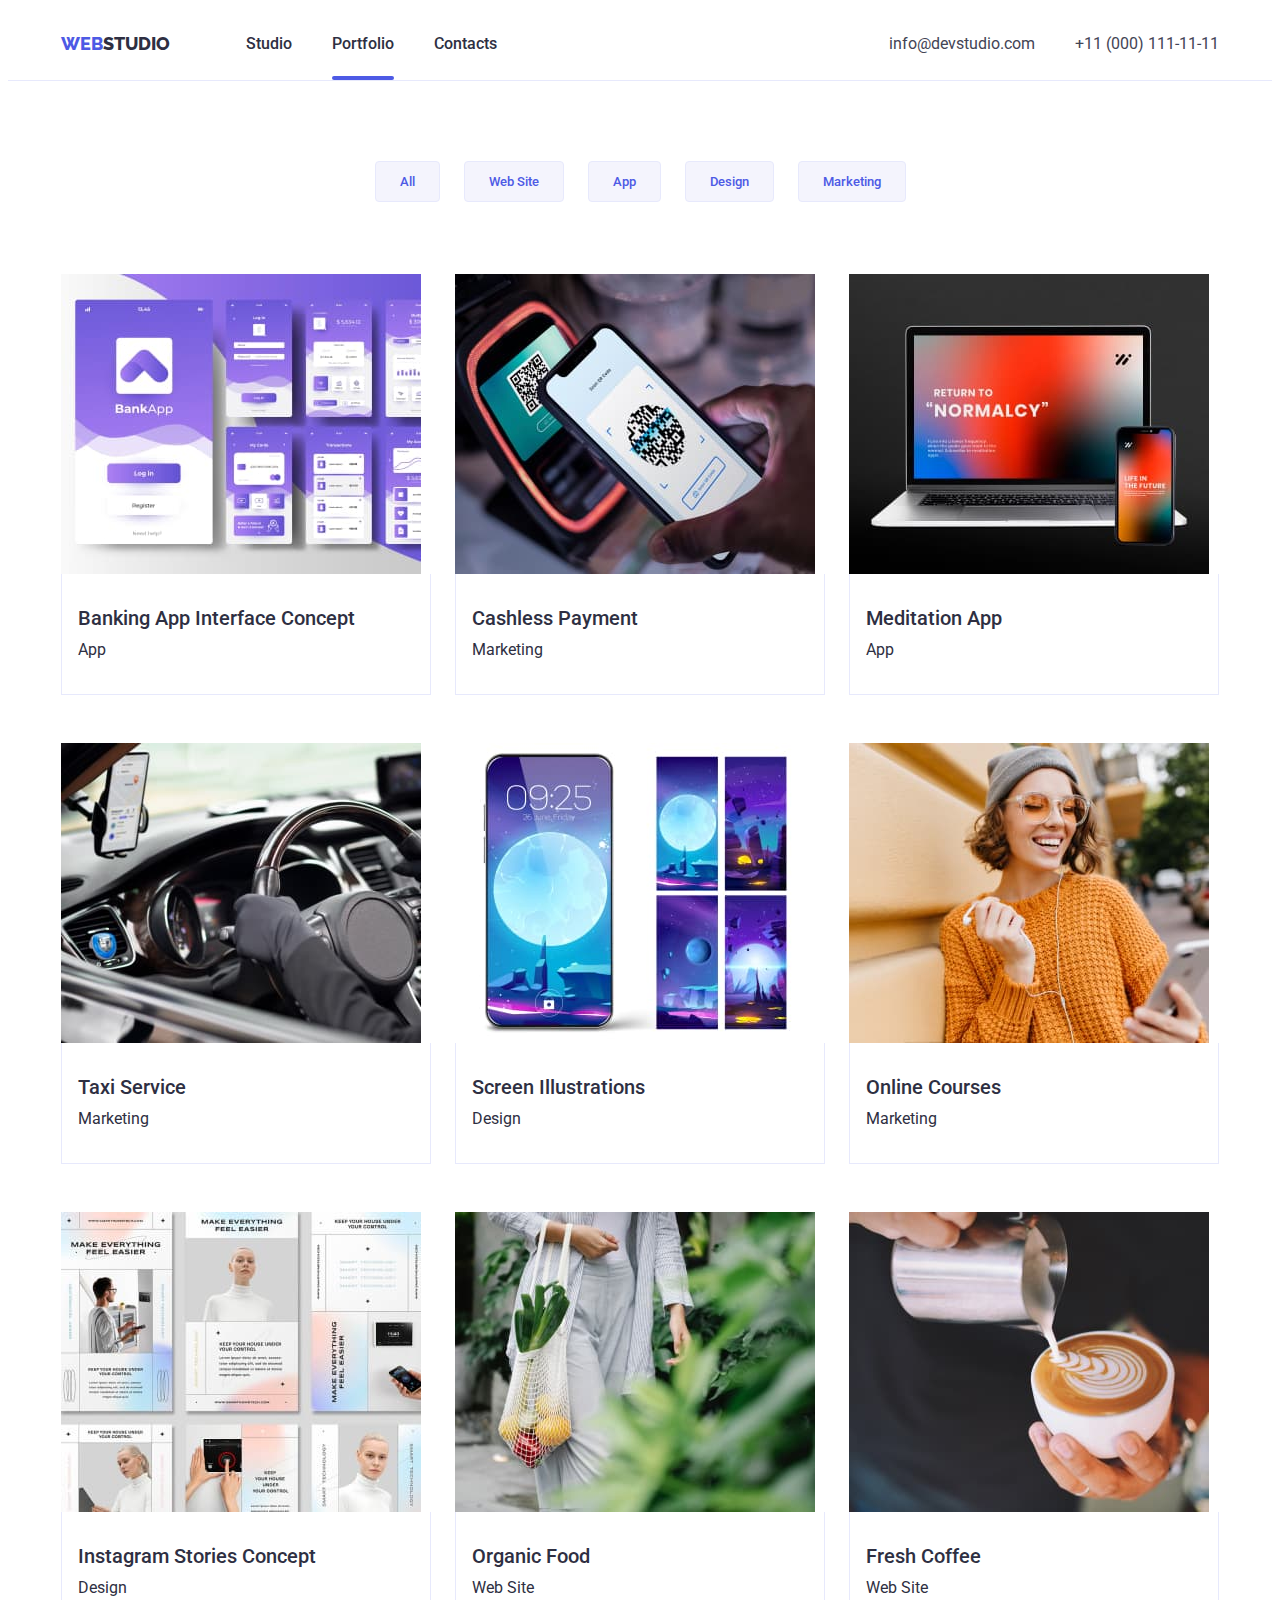
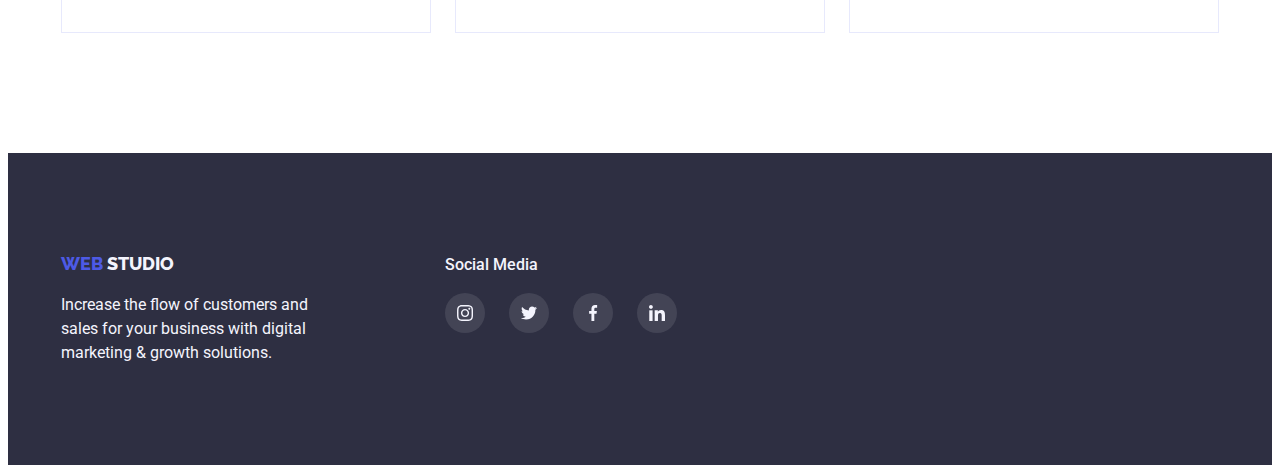
==== portfolio.html @ 62b41426 "fixed" ====
<!DOCTYPE html>
<html lang="en">
  <head>
    <meta charset="UTF-8" />
    <meta http-equiv="X-UA-Compatible" content="IE=edge" />
    <meta name="viewport" content="width=device-width, initial-scale=1.0" />
    <title>Portfolio</title>
    <link rel="preconnect" href="https://fonts.googleapis.com" />
    <link rel="preconnect" href="https://fonts.gstatic.com" crossorigin />
    <link
      href="https://fonts.googleapis.com/css2?family=Raleway:wght@800&family=Roboto:wght@400;500;700&display=swap"
      rel="stylesheet"
    />
    <link
      rel="stylesheet"
      href="https://cdnjs.cloudflare.com/ajax/libs/modern-normalize/1.1.0/modern-normalize.min.css"
      integrity="sha512-wpPYUAdjBVSE4KJnH1VR1HeZfpl1ub8YT/NKx4PuQ5NmX2tKuGu6U/JRp5y+Y8XG2tV+wKQpNHVUX03MfMFn9Q=="
      crossorigin="anonymous"
      referrerpolicy="no-referrer"
    />
    <link rel="stylesheet" href="./css/styles.css" />
  </head>
  <body class="body-text">
    <header class="header">
      <div class="container container-header">
        <nav class="nav-text">
          <a class="logo-text-first-section" href="./index.html">WEB</a
          ><span class="logo-text-second-section">STUDIO</span>
          <ul class="nav-container">
            <li class="nav-item">
              <a class="nav-link" href="./index.html">Studio</a>
            </li>
            <li class="nav-item">
              <a class="nav-link current" href="./portfolio.html">Portfolio</a>
            </li>
            <li class="nav-item">
              <a class="nav-link" href="">Contacts</a>
            </li>
          </ul>
        </nav>
        <address class="address-text">
          <ul class="address-container">
            <li class="address-item">
              <a href="mailto:info@devstudio.com">info@devstudio.com</a>
            </li>
            <li class="address-item">
              <a href="tel:+110001111111">+11 (000) 111-11-11</a>
            </li>
          </ul>
        </address>
      </div>
    </header>
    <main>
      <section>
        <div class="container">
          <h1 class="visually-hidden">Portfolio</h1>
          <ul class="gallery-filter">
            <li>
              <button type="button" class="filter-button">All</button>
            </li>
            <li>
              <button type="button" class="filter-button">Web Site</button>
            </li>
            <li>
              <button type="button" class="filter-button">App</button>
            </li>
            <li>
              <button type="button" class="filter-button">Design</button>
            </li>
            <li>
              <button type="button" class="filter-button">Marketing</button>
            </li>
          </ul>
          <ul class="gallery">
            <li class="gallery-container-item">
              <a class="gallery-container-link" href="">
                <div class="hover-block">
                  <img
                    src="./images/banking-app-interface.jpg"
                    alt="Banking App
                        Interface Concept"
                    width="360"
                    height="300"
                  />
                  <p class="hover-text">
                    Lorem ipsum dolor sit amet consectetur adipisicing elit.
                    Explicabo, quas.
                  </p>
                </div>
                <div class="gallery-info">
                  <h2 class="gallery-header-title">
                    Banking App Interface Concept
                  </h2>
                  <p class="gallery-text">App</p>
                </div>
              </a>
            </li>
            <li class="gallery-container-item">
              <a class="gallery-container-link" href="">
                <div class="hover-block">
                  <img
                    src="./images/cashless-payment.jpg"
                    alt="Cashless Payment"
                    width="360"
                    height="300"
                  />
                  <p class="hover-text">
                    Lorem ipsum dolor sit amet consectetur adipisicing elit.
                    Explicabo, quas.
                  </p>
                </div>
                <div class="gallery-info">
                  <h2 class="gallery-header-title">Cashless Payment</h2>
                  <p class="gallery-text">Marketing</p>
                </div>
              </a>
            </li>
            <li class="gallery-container-item">
              <a class="gallery-container-link" href="">
                <div class="hover-block">
                  <img
                    src="./images/meditation-app.jpg"
                    alt="Meditation App"
                    width="360"
                    height="300"
                  />
                  <p class="hover-text">
                    Lorem ipsum dolor sit amet consectetur adipisicing elit.
                    Explicabo, quas.
                  </p>
                </div>
                <div class="gallery-info">
                  <h2 class="gallery-header-title">Meditation App</h2>
                  <p class="gallery-text">App</p>
                </div>
              </a>
            </li>
            <li class="gallery-container-item">
              <a class="gallery-container-link" href="">
                <div class="hover-block">
                  <img
                    src="./images/taxi-service.jpg"
                    alt="Taxi Service"
                    width="360"
                    height="300"
                  />
                  <p class="hover-text">
                    Lorem ipsum dolor sit amet consectetur adipisicing elit.
                    Explicabo, quas.
                  </p>
                </div>
                <div class="gallery-info">
                  <h2 class="gallery-header-title">Taxi Service</h2>
                  <p class="gallery-text">Marketing</p>
                </div>
              </a>
            </li>
            <li class="gallery-container-item">
              <a class="gallery-container-link" href="">
                <div class="hover-block">
                  <img
                    src="./images/screen-illustrations.jpg"
                    alt="Screen
                        Illustrations"
                    width="360"
                    height="300"
                  />
                  <p class="hover-text">
                    Lorem ipsum dolor sit amet consectetur adipisicing elit.
                    Explicabo, quas.
                  </p>
                </div>
                <div class="gallery-info">
                  <h2 class="gallery-header-title">Screen Illustrations</h2>
                  <p class="gallery-text">Design</p>
                </div>
              </a>
            </li>
            <li class="gallery-container-item">
              <a class="gallery-container-link" href="">
                <div class="hover-block">
                  <img
                    src="./images/online-courses.jpg"
                    alt="Online Courses"
                    width="360"
                    height="300"
                  />
                  <p class="hover-text">
                    Lorem ipsum dolor sit amet consectetur adipisicing elit.
                    Explicabo, quas.
                  </p>
                </div>
                <div class="gallery-info">
                  <h2 class="gallery-header-title">Online Courses</h2>
                  <p class="gallery-text">Marketing</p>
                </div>
              </a>
            </li>
            <li class="gallery-container-item">
              <a class="gallery-container-link" href="">
                <div class="hover-block">
                  <img
                    src="./images/instargam-stories-concept.jpg"
                    alt="Instagram
                        Stories Concept"
                    width="360"
                    height="300"
                  />
                  <p class="hover-text">
                    Lorem ipsum dolor sit amet consectetur adipisicing elit.
                    Explicabo, quas.
                  </p>
                </div>
                <div class="gallery-info">
                  <h2 class="gallery-header-title">
                    Instagram Stories Concept
                  </h2>
                  <p class="gallery-text">Design</p>
                </div>
              </a>
            </li>
            <li class="gallery-container-item">
              <a class="gallery-container-link" href="">
                <div class="hover-block">
                  <img
                    src="./images/organic-food.jpg"
                    alt="Organic Food"
                    width="360"
                    height="300"
                  />
                  <p class="hover-text">
                    Lorem ipsum dolor sit amet consectetur adipisicing elit.
                    Explicabo, quas.
                  </p>
                </div>
                <div class="gallery-info">
                  <h2 class="gallery-header-title">Organic Food</h2>
                  <p class="gallery-text">Web Site</p>
                </div>
              </a>
            </li>
            <li class="gallery-container-item">
              <a class="gallery-container-link" href="">
                <div class="hover-block">
                  <img
                    src="./images/fresh-coffee.jpg"
                    alt="Fresh Coffee"
                    width="360"
                    height="300"
                  />
                  <p class="hover-text">
                    Lorem ipsum dolor sit amet consectetur adipisicing elit.
                    Explicabo, quas.
                  </p>
                </div>
                <div class="gallery-info">
                  <h2 class="gallery-header-title">Fresh Coffee</h2>
                  <p class="gallery-text">Web Site</p>
                </div>
              </a>
            </li>
          </ul>
        </div>
      </section>
    </main>
    <div class="wide-container">
      <footer class="footer">
        <div class="container flex">
          <div class="footer-text">
            <a class="logo-text-first-section" href="./index.html">WEB</a>
            <span class="logo-text-second-section-inverted">STUDIO</span>
            <p class="footer-text-inverted">
              Increase the flow of customers and sales for your business with
              digital marketing & growth solutions.
            </p>
          </div>
          <div class="footer-social-media">
            <h2 class="body-text-inverted">Social Media</h2>
            <ul class="social-media-container-global">
              <li>
                <a class="social-media-icon-global" href="">
                  <svg width="16" height="16">
                    <use
                      href="./images/symbol-defs.svg#icon-instagram"
                      aria-label="Instagram link"
                      rel="noopener noreferrer"
                      target="_blank"
                    ></use>
                  </svg>
                </a>
              </li>
              <li>
                <a class="social-media-icon-global" href="">
                  <svg width="16" height="16">
                    <use
                      href="./images/symbol-defs.svg#icon-twitter"
                      aria-label="Twitter link"
                      rel="noopener noreferrer"
                      target="_blank"
                    ></use>
                  </svg>
                </a>
              </li>
              <li>
                <a class="social-media-icon-global" href="">
                  <svg width="16" height="16">
                    <use
                      href="./images/symbol-defs.svg#icon-facebook"
                      aria-label="Facebook link"
                      rel="noopener noreferrer"
                      target="_blank"
                    ></use>
                  </svg>
                </a>
              </li>
              <li>
                <a class="social-media-icon-global" href="">
                  <svg width="16" height="16">
                    <use
                      href="./images/symbol-defs.svg#icon-linkedin"
                      aria-label="LinkedIn link"
                      rel="noopener noreferrer"
                      target="_blank"
                    ></use>
                  </svg>
                </a>
              </li>
            </ul>
          </div>
        </div>
      </footer>
    </div>
  </body>
</html>
---- css/styles.css ----
:root {
  --primary-brand-color: #4d5ae5;
  --pressed-state-color: #404bbf;
  --dark-main-color: #2e2f42;
  --success-color: #31d0aa;
  --text-color: #434455;
  --subtle-text-color: #8e8f99;
  --accent-color: #e7e9fc;
  --light-main-color: #f4f4fd;
  --model-overlay-color: #2e2f42;
  --dark-background-color: #2e2f42;
  --light-background-color: #ffffff;
  --modal-background: #fcfcfc;
}

img {
  display: block;
  max-width: 100%;
}

ul {
  padding: 0;
  margin: 0;
}

h1,
h2,
h3,
p {
  margin-top: 0;
  margin-bottom: 0;
}

a {
  text-decoration: none;
  color: inherit;
}

a:active {
  color: var(--pressed-state-color);
  transition: color 250ms cubic-bezier(0.4, 0, 0.2, 1);
}

a:hover,
a:focus {
  color: var(--pressed-state-color);
  transition: color 250ms cubic-bezier(0.4, 0, 0.2, 1);
}

li {
  list-style: none;
}

.body-text {
  font-family: Roboto, sans-serif;
  font-weight: 400;
  font-size: 16px;
  line-height: 1.5;
  color: var(--dark-main-color);
}

.body-text-inverted {
  display: flex;
  font-family: Roboto, sans-serif;
  font-weight: 400;
  font-size: 16px;
  line-height: 1.5;
  color: var(--light-main-color);
  margin-top: 16px;
}

.nav-text {
  display: flex;
  align-items: center;
  font-weight: 500;
  color: var(--dark-main-color);
}

.nav-text a {
  display: block;
}

.nav-container {
  display: flex;
  margin-left: 76px;
}
.nav-container .nav-item:not(:last-child) {
  margin-right: 40px;
}

.nav-link {
  padding-top: 24px;
  padding-bottom: 24px;
  position: relative;
  background-color: no;
}

.current::after {
  position: absolute;
  bottom: -1px;
  content: '';
  background-color: transparent;
  height: 4px;
  width: 100%;
  display: block;
  border-radius: 2px;
  transition: background-color 250ms cubic-bezier(0.4, 0, 0.2, 1);
}

.nav-link:hover::after {
  background-color: var(--primary-brand-color);
}

.nav-link.current::after {
  background-color: var(--primary-brand-color);
}

.nav-link::after {
  position: absolute;
  content: '';
  width: 100%;
  height: 4px;
  border-radius: 4px;
  left: 0;
  bottom: 0;
  margin-top: 20px;
  background-color: transparent;
}

.address-container .address-item:not(:last-child) {
  display: flex;
  justify-content: flex-end;
}
.address-container {
  margin-left: 0px;
}

.address-item:last-child {
  margin-left: 40px;
}

.address-text {
  font-weight: 400;
  color: var(--text-color);
  font-style: normal;
  margin-left: auto;
}

.header {
  margin-left: auto;
  margin-right: auto;
  justify-content: baseline;
  border-bottom: 1px solid var(--accent-color);
}
.header-container {
  display: flex;
  align-items: center;
  padding-left: 0;
  margin-left: 0;
  border-bottom-color: var(--accent-color);
  border-width: 1px;
  padding-top: 8px;
  padding-bottom: 8px;
}

.logo-text-first-section,
.logo-text-second-section {
  margin-left: 0px;
}

.logo-text-first-section {
  font-family: Raleway, sans-serif;
  font-weight: 800;
  font-size: 18px;
  line-height: 1.16;
  color: var(--primary-brand-color);
  text-transform: capitalize;
}

.logo-text-second-section {
  font-family: Raleway, sans-serif;
  font-weight: 800;
  font-size: 18px;
  line-height: 1.16;
  color: var(--dark-main-color);
  text-transform: capitalize;
}

.logo-text-second-section-inverted {
  font-family: Raleway, sans-serif;
  font-weight: 800;
  font-size: 18px;
  line-height: 1.16;
  color: var(--light-main-color);
  text-transform: capitalize;
}

.main-title-text {
  font-weight: 700;
  font-size: 56px;
  line-height: 1.07;
  text-align: center;
}

.sub-header-text {
  font-weight: 700;
  font-size: 36px;
  line-height: 1.1;
  text-align: center;
}

.small-header-text {
  font-weight: 500;
  font-size: 20px;
  line-height: 1.2;
  text-align: left;
}

.hero,
.footer {
  background-color: var(--dark-background-color);
}

.hero {
  text-align: center;
  padding: 188px 0;
  max-width: 1440px;
  margin: 0 auto;
  background-repeat: no-repeat;
  background-size: cover;
  background-position: center;
  background-image: linear-gradient(
      rgba(46, 47, 66, 0.7),
      rgba(46, 47, 66, 0.7)
    ),
    url('../images/hero-bg-image.jpg');
}

.team-outer-container {
  background-color: var(--light-main-color);
  display: flex;
  flex-wrap: wrap;
  gap: 24px;
  padding-right: 0;
  padding-left: 0;
  margin-left: auto;
  margin-right: auto;
}

.team-container {
  width: 264;
  padding-right: 0;
  padding-left: 0;
  margin-left: auto;
  margin-right: auto;
  justify-content: center;
  background-color: var(--light-background-color);
  border-bottom-left-radius: 4px;
  border-bottom-right-radius: 4px;
  box-shadow: 0px 2px 1px 0px rgba(46, 47, 66, 0.08),
    0px 1px 1px 0px rgba(46, 47, 66, 0.16),
    0px 1px 6px 0px rgba(46, 47, 66, 0.08);
  transition: box-shadow 250ms cubic-bezier(0.4, 0, 0.2, 1);
}

.hero-text {
  font-weight: 700;
  font-size: 56px;
  line-height: 1.07;
  color: var(--light-background-color);
  text-align: center;
  max-width: 496px;
  margin-top: 0;
  margin-left: auto;
  margin-right: auto;
}

.hero-button {
  font-family: Roboto, sans-serif;
  font-weight: 500;
  color: var(--light-background-color);
  background-color: var(--primary-brand-color);
  width: 169px;
  height: 56px;
  border-radius: 4px;
  border: 0;
  margin-top: 48px;
  cursor: pointer;
}

.hero-button:hover,
.hero-button:focus {
  background-color: var(--pressed-state-color);
  transition: background-color 250ms cubic-bezier(0.4, 0, 0.2, 1);
}

.filter-button {
  display: block;
  font-family: Roboto, sans-serif;
  font-weight: 500;
  color: var(--primary-brand-color);
  background-color: var(--light-main-color);
  cursor: pointer;
  padding: 12px 24px 12px 24px;
  border: 1px solid var(--accent-color);
  border-radius: 4px;
}
.gallery-filter {
  gap: 24px;
}

.filter-button:hover,
.filter-button:focus {
  color: var(--light-background-color);
  background-color: var(--pressed-state-color);
  transition: background-color 250ms cubic-bezier(0.4, 0, 0.2, 1);
}

.visually-hidden {
  position: absolute;
  width: 1px;
  height: 1px;
  margin: -1px;
  border: 0;
  padding: 0;
  white-space: nowrap;
  clip-path: inset(100%);
  clip: rect(0 0 0 0);
  overflow: hidden;
}

.section-with-light-wrapper {
  background-color: var(--light-main-color);
  padding-top: 120px;
  padding-bottom: 120px;
}

.container {
  max-width: 1158px;
  padding-right: 15px;
  padding-left: 15px;
  margin-left: auto;
  margin-right: auto;
}

.container-header {
  display: flex;
  align-items: center;
}

.hero-text-container {
  padding-top: 188px;
  margin-left: auto;
  margin-right: auto;
  width: 496px;
}

.footer-text {
  max-width: 264px;
  margin-right: 120px;
}
.footer {
  padding-top: 100px;
  padding-bottom: 100px;
  margin: 0 auto;
  justify-content: flex-start;
}

.container-hero {
  text-align: center;
  align-items: center;
}

.team-position {
  text-align: center;
  margin-top: 8px;
}

.team-small-header-text {
  text-align: center;
}

.address-container {
  display: flex;
  justify-content: flex-end;
}

.social-media-container {
  display: flex;
  align-items: center;
  justify-content: space-between;
  margin-top: 8px;
  margin-bottom: 32px;
  margin-left: 0;
  margin-right: auto;
  gap: 24px;
}

.team-member-info {
  margin-top: 32px;
  margin-left: 16px;
  margin-right: 16px;
}

.social-media-icon {
  display: flex;
  fill: var(--light-background-color);
  height: 40px;
  width: 40px;
  background-color: var(--primary-brand-color);
  border-radius: 50%;
  align-items: center;
  justify-content: center;
}

.social-media-icon:hover,
.social-media-icon:focus {
  background-color: var(--pressed-state-color);
  transition: background-color 250ms cubic-bezier(0.4, 0, 0.2, 1);
}

.what-are-we-doing-list {
  display: flex;
  padding-right: 0;
  padding-left: 0;
  margin-left: 0;
  margin-right: auto;
  justify-content: center;
  gap: 24px;
}

.what-we-are-doing {
  margin-bottom: 120px;
  margin-left: auto;
  margin-right: auto;
  margin-top: 120px;
}

.what-are-we-doing-item {
  margin-top: 72px;
  border-width: 1px;
  border-color: var(--accent-color);
}
.core-values-container {
  display: flex;
  max-width: 1158px;
  padding-right: 15px;
  padding-left: 15px;
  margin-top: 120px;
  margin-left: auto;
  margin-right: auto;
  justify-content: space-between;
  align-items: center;
}

.values-icon-container {
  width: 264px;
  height: 112px;
  margin-bottom: 8px;
  display: flex;
  align-items: center;
  justify-content: center;
  background-color: var(--light-main-color);
  border-radius: 4px;
}

.core-values-item {
  max-width: 264px;
  display: block;
  align-items: first baseline;
  margin-left: 24px;
}

.core-values-item:first-child {
  margin-left: 0;
}

.core-values-item-list {
  padding-left: 0;
  display: flex;
}

.core-values-text {
  margin-top: 8px;
}

.core-values {
  padding-top: 120px;
}

.what-are-we-doing-header-text {
  font-weight: 700;
  font-size: 36px;
  line-height: 1.1;
  text-align: center;
  margin-bottom: 72px;
}

.team-header-text {
  font-weight: 700;
  font-size: 36px;
  text-align: center;
  margin-bottom: 72px;
}

.gallery-filter-container {
  display: flex;
  justify-content: center;
  max-width: 1158px;
  padding-right: 15px;
  padding-left: 15px;
  margin-left: auto;
  margin-right: auto;
  padding-top: 80px;
  padding-bottom: 72px;
}

.gallery-filter {
  display: flex;
  justify-content: center;
  margin-left: auto;
  margin-right: auto;
  margin-top: 80px;
  margin-bottom: 72px;
}

.gallery {
  display: flex;
  flex-wrap: wrap;
  padding-right: 0;
  padding-left: 0;
  margin-bottom: 120px;
  margin-left: 0;
  margin-right: 0;
  row-gap: 48px;
  column-gap: 24px;
  justify-content: center;
}

.gallery-container-item {
  flex-basis: calc((100% - 2 * 24px) / 3);
  padding-right: 0;
  padding-left: 0;
  color: var(--text-color);
}

.gallery-header-title {
  font-weight: 500;
  font-size: 20px;
  line-height: 1.2;
  text-align: left;
  margin-left: 16px;
  padding-top: 32px;
}

.gallery-text {
  margin-top: 8px;
  margin-left: 16px;
  padding-bottom: 32px;
}
.gallery-info {
  color: var(--dark-main-color);
  border-color: var(--accent-color);
  border-style: solid;
  border-width: 1px;
  border-top: none;
}
.gallery-container-link:hover .gallery-info,
.gallery-container-link:focus .gallery-info {
  box-shadow: 0px 2px 1px 0px rgba(46, 47, 66, 0.08),
    0px 1px 1px 0px rgba(46, 47, 66, 0.16),
    0px 1px 6px 0px rgba(46, 47, 66, 0.08);
  border-right: 1px solid var(--light-main-color);
  border-bottom: 1px solid var(--light-main-color);
  border-left: 1px solid var(--light-main-color);
  transition: box-shadow 250ms cubic-bezier(0.4, 0, 0.2, 1);
}

.customers-header-text {
  font-weight: 700;
  font-size: 36px;
  text-align: center;
  margin-bottom: 72px;
}

.customers {
  padding-top: 120px;
  padding-bottom: 120px;
}

.customers-list {
  display: flex;
  align-items: center;
  justify-content: center;
  gap: 12px;
  margin: 0 auto;
}

.customer-link {
  display: block;
  fill: var(--subtle-text-color);
}
.customer-link {
  width: 168px;
  height: 88px;
  border: 1px solid var(--subtle-text-color);
  border-radius: 4px;
  display: flex;
  align-items: center;
  justify-content: center;
}
.customer-link:hover,
.customer-link:focus {
  border: 1px solid var(--pressed-state-color);
}

.customer-link:hover .customer-icon,
.customer-link:focus .customer-icon {
  fill: var(--pressed-state-color);
}

.customers-logo {
  display: block;
  border: 1px solid var(--subtle-text-color);
  fill: var(--subtle-text-color);
}

.customer-item {
  display: flex;
  width: 168px;
  height: 88px;
  border: 1px solid var(--subtle-text-color);
  border-radius: 4px;
  fill: var(--subtle-text-color);
  align-items: center;
  justify-content: center;
}

.customer-item:hover,
.customer-item:focus {
  fill: var(--pressed-state-color);
  border-color: var(--pressed-state-color);
  transition: border 250ms cubic-bezier(0.4, 0, 0.2, 1),
    fill 250ms cubic-bezier(0.4, 0, 0.2, 1);
}

.customer-item > a:hover,
.customer-item > a:focus {
  fill: var(--pressed-state-color);
  border-color: var(--pressed-state-color);
  transition: border 250ms cubic-bezier(0.4, 0, 0.2, 1),
    fill 250ms cubic-bezier(0.4, 0, 0.2, 1);
}

.footer-social-media {
  align-items: center;
  margin-bottom: 16px;
  justify-self: flex-start;
  margin-left: 0;
}

.social-media-icon-global {
  display: flex;
  fill: var(--light-background-color);
  height: 40px;
  width: 40px;
  background-color: var(--text-color);
  border-radius: 50%;
  align-items: center;
  justify-content: center;
}

.social-media-icon-global:hover,
.social-media-icon-global:focus {
  background-color: var(--success-color);
  transition: background-color 250ms cubic-bezier(0.4, 0, 0.2, 1);
}

.social-media-container-global {
  display: flex;
  align-items: center;
  justify-content: space-between;
  margin-left: 0;
  margin-right: auto;
  gap: 24px;
}

.footer-text-inverted {
  display: flex;
  font-family: Roboto, sans-serif;
  font-weight: 400;
  font-size: 16px;
  line-height: 1.5;
  color: var(--light-main-color);
  margin-top: 16px;
}
.footer-social-media .body-text-inverted {
  font-weight: 500;
  margin-top: 0;
  margin-bottom: 16px;
}

.footer-container {
  display: flex;
  align-items: center;
  justify-content: flex-start;
}

.logo {
  color: var(--dark-main-color);
  font-family: Raleway, sans-serif;
  font-weight: 800;
  font-size: 18px;
  line-height: 1.17;
  letter-spacing: 0.03em;
  text-decoration: none;
  text-transform: uppercase;
}

.logo.footer {
  color: var(--light-main-color);
}

.footer-links-primary {
  margin-left: 120px;
}

.footer-text {
  max-width: 264px;
}

.flex {
  display: flex;
  align-items: baseline;
}

.footer-primary {
  color: var(--light-main-color);
  background-color: var(#2e2f42);
  padding-top: 101.5px;
  padding-bottom: 100px;
}

.footer-link-icon {
  fill: var(#f4f4fd);
}

.footer-link:hover,
.footer-link:focus {
  background-color: var(--success-color);
  transition: background-color 250ms cubic-bezier(0.4, 0, 0.2, 1);
}

footer-link {
  width: 40px;
  height: 40px;
  border-radius: 50%;
  display: flex;
  align-items: center;
  justify-content: center;
  background-color: var(#434455);
}

.footer-link-icon {
  fill: var(#f4f4fd);
}

.footer-links-item {
  flex-basis: calc((100% - 3 * 16) / 4);
}

.footer-list {
  gap: 16px;
  margin-top: 16px;
}

.flex {
  display: flex;
}

.backdrop {
  position: fixed;
  width: 100%;
  height: 100vh;
  top: 0;
  left: 0;
  background-color: rgba(157, 164, 189, 0.8);
  transition: opacity 250ms linear, visibility 250ms linear;
}

.is-hidden {
  opacity: 0;
  visibility: hidden;
  pointer-events: none;
}

.button-close {
  position: relative;
  left: -24px;
  top: 24px;
  cursor: pointer;
  display: inline-block;
  width: 24px;
  height: 24px;
  margin: 0;
  padding: 0;
  border: 1px solid #0000001a;
  background-color: var(--accent-color);
  background-size: contain;
  border-radius: 50%;
}
.button-close:focus,
.button-close:hover {
  background-color: var(--pressed-state-color);
  cursor: pointer;
  transition: background-color 250ms cubic-bezier(0.4, 0, 0.2, 1);
}

.button-close:focus > svg,
.button-close:hover > svg {
  fill: var(--light-background-color);
  transition: fill 250ms cubic-bezier(0.4, 0, 0.2, 1);
}

.modal-window {
  position: relative;
  border-radius: 4px;
  box-shadow: 1px 0px 2px rgba(0, 0, 0, 0.2), 3px 0px 1px rgba(0, 0, 0, 0.12),
    1px 0px 1px rgba(0, 0, 0, 0.14);
  max-width: 408px;
  min-height: 516px;
  width: 100%;
  background-color: var(--modal-background);
  top: 50%;
  left: 50%;
  transform: translate(-50%, -50%) scale(1);
  display: flex;
  align-items: flex-start;
  justify-content: flex-end;
  transition: box-shadow 250ms cubic-bezier(0.4, 0, 0.2, 1);
}

.backdrop.is-hidden > .modal-window {
  transform: translate(-50%, -50%) scale(0.6);
}

.modal-window > button {
  display: flex;
  align-items: center;
  margin: 0;
  justify-content: center;
}

.hover-block {
  position: relative;
  overflow: hidden;
}

.hover-block .hover-text {
  position: absolute;
  width: 100%;
  height: 100%;
  background-color: var(--primary-brand-color);
  top: 0;
  left: 0;
  transform: translateY(100%);
  transition: transform 250ms cubic-bezier(0.4, 0, 0.2, 1),
    background-color 250ms cubic-bezier(0.4, 0, 0.2, 1);
  padding-top: 40px;
  padding-left: 32px;
  padding-right: 32px;
}

.hover-block:hover {
  transform: translateY (0);
  transition: transform 250ms cubic-bezier(0.4, 0, 0.2, 1);
}

.gallery-container-link:hover .hover-text,
.gallery-container-link:focus .hover-text {
  transform: translateY(0);
  transition: transform 250ms cubic-bezier(0.4, 0, 0.2, 1);
}

.hover-text {
  color: var(--light-background-color);
  transition: transform 250ms cubic-bezier(0.4, 0, 0.2, 1);
}
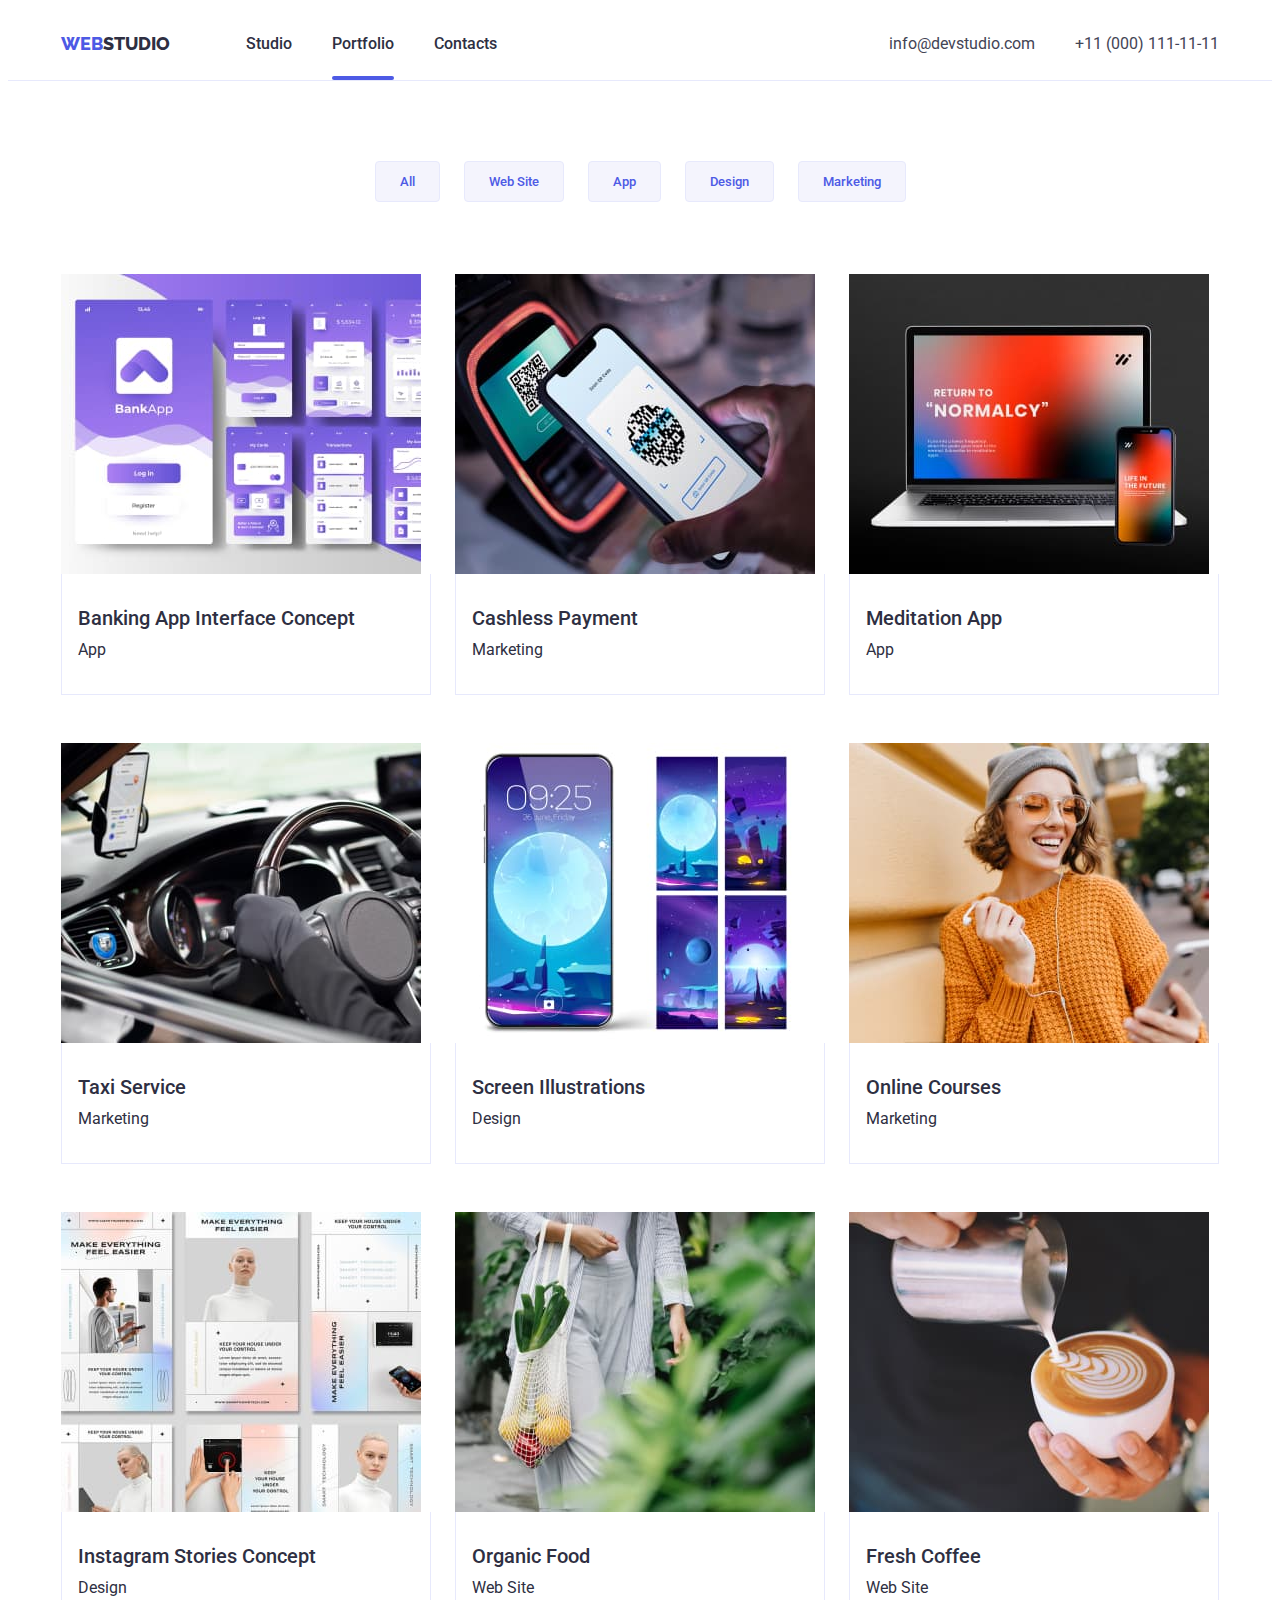
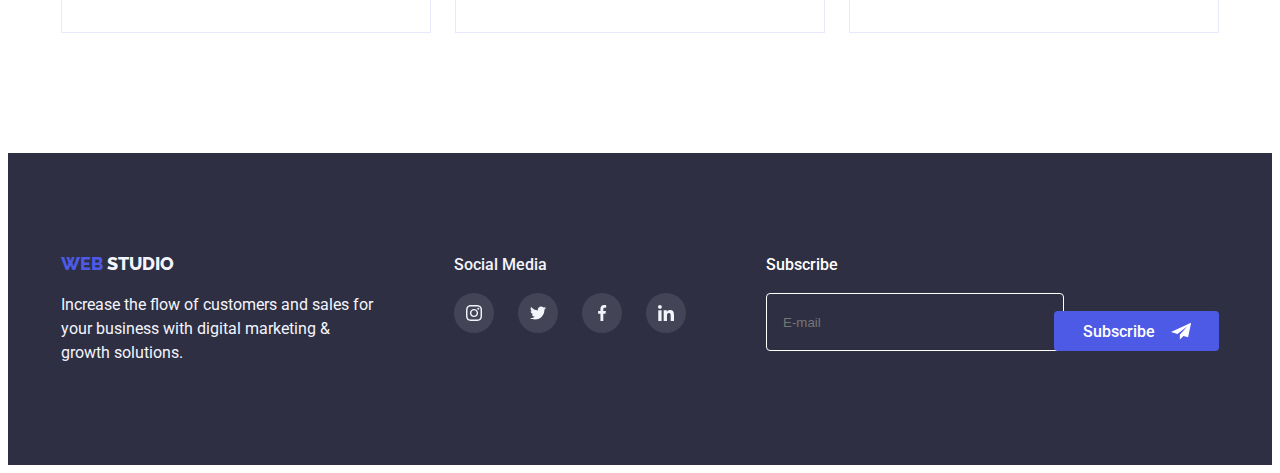
==== commit 237806d1: "primary" ====
--- a/portfolio.html
+++ b/portfolio.html
@@ -265,70 +265,83 @@
     </main>
     <div class="wide-container">
       <footer class="footer">
-        <div class="container flex">
-          <div class="footer-text">
-            <a class="logo-text-first-section" href="./index.html">WEB</a>
-            <span class="logo-text-second-section-inverted">STUDIO</span>
-            <p class="footer-text-inverted">
-              Increase the flow of customers and sales for your business with
-              digital marketing & growth solutions.
-            </p>
+      <div class="container flex">
+        <div class="footer-text">
+          <a class="logo-text-first-section" href="./index.html">WEB</a>
+          <span class="logo-text-second-section-inverted">STUDIO</span>
+          <p class="footer-text-inverted">
+            Increase the flow of customers and sales for your business with
+            digital marketing & growth solutions.
+          </p>
+        </div>
+        <div class="footer-social-media">
+          <h2 class="body-text-inverted">Social Media</h2>
+          <ul class="social-media-container-global">
+            <li>
+              <a class="social-media-icon-global" href="">
+                <svg width="16" height="16">
+                  <use
+                    href="./images/symbol-defs.svg#icon-instagram"
+                    aria-label="Instagram link"
+                    rel="noopener noreferrer"
+                    target="_blank"
+                  ></use>
+                </svg>
+              </a>
+            </li>
+            <li>
+              <a class="social-media-icon-global" href="">
+                <svg width="16" height="16">
+                  <use
+                    href="./images/symbol-defs.svg#icon-twitter"
+                    aria-label="Twitter link"
+                    rel="noopener noreferrer"
+                    target="_blank"
+                  ></use>
+                </svg>
+              </a>
+            </li>
+            <li>
+              <a class="social-media-icon-global" href="">
+                <svg width="16" height="16">
+                  <use
+                    href="./images/symbol-defs.svg#icon-facebook"
+                    aria-label="Facebook link"
+                    rel="noopener noreferrer"
+                    target="_blank"
+                  ></use>
+                </svg>
+              </a>
+            </li>
+            <li>
+              <a class="social-media-icon-global" href="">
+                <svg width="16" height="16">
+                  <use
+                    href="./images/symbol-defs.svg#icon-linkedin"
+                    aria-label="LinkedIn link"
+                    rel="noopener noreferrer"
+                    target="_blank"
+                  ></use>
+                </svg>
+              </a>
+            </li>
+          </ul>
           </div>
-          <div class="footer-social-media">
-            <h2 class="body-text-inverted">Social Media</h2>
-            <ul class="social-media-container-global">
-              <li>
-                <a class="social-media-icon-global" href="">
-                  <svg width="16" height="16">
-                    <use
-                      href="./images/symbol-defs.svg#icon-instagram"
-                      aria-label="Instagram link"
-                      rel="noopener noreferrer"
-                      target="_blank"
-                    ></use>
-                  </svg>
-                </a>
-              </li>
-              <li>
-                <a class="social-media-icon-global" href="">
-                  <svg width="16" height="16">
-                    <use
-                      href="./images/symbol-defs.svg#icon-twitter"
-                      aria-label="Twitter link"
-                      rel="noopener noreferrer"
-                      target="_blank"
-                    ></use>
-                  </svg>
-                </a>
-              </li>
-              <li>
-                <a class="social-media-icon-global" href="">
-                  <svg width="16" height="16">
-                    <use
-                      href="./images/symbol-defs.svg#icon-facebook"
-                      aria-label="Facebook link"
-                      rel="noopener noreferrer"
-                      target="_blank"
-                    ></use>
-                  </svg>
-                </a>
-              </li>
-              <li>
-                <a class="social-media-icon-global" href="">
-                  <svg width="16" height="16">
-                    <use
-                      href="./images/symbol-defs.svg#icon-linkedin"
-                      aria-label="LinkedIn link"
-                      rel="noopener noreferrer"
-                      target="_blank"
-                    ></use>
-                  </svg>
-                </a>
-              </li>
-            </ul>
-          </div>
+        <div class="subscribe-container">
+          <label class="subscribe-label" for="email">Subscribe
+            <input class="subscribe-input" placeholder="E-mail" type="email" name="email" id="email">
+          </label>
+          <button class="subscribe-button">
+            Subscribe
+            <svg class="subscribe-logo" width="20" height="24"> 
+              <use href="./images/symbol-defs.svg#icon-send" >
+              </use>
+            </svg>
+        </button>
         </div>
-      </footer>
+        </div>
+      </div>
+    </footer>
     </div>
   </body>
 </html>
--- a/css/styles.css
+++ b/css/styles.css
@@ -60,7 +60,7 @@
 }
 
 .body-text-inverted {
-  display: flex;
+  display: block;
   font-family: Roboto, sans-serif;
   font-weight: 400;
   font-size: 16px;
@@ -109,10 +109,12 @@
 
 .nav-link:hover::after {
   background-color: var(--primary-brand-color);
+  transition: background-color 250ms cubic-bezier(0.4, 0, 0.2, 1);
 }
 
 .nav-link.current::after {
   background-color: var(--primary-brand-color);
+  transition: background-color 250ms cubic-bezier(0.4, 0, 0.2, 1);
 }
 
 .nav-link::after {
@@ -125,6 +127,7 @@
   bottom: 0;
   margin-top: 20px;
   background-color: transparent;
+  transition: background-color 250ms cubic-bezier(0.4, 0, 0.2, 1);
 }
 
 .address-container .address-item:not(:last-child) {
@@ -289,9 +292,35 @@
 }
 
 .hero-button:hover,
-.hero-button:focus {
+.hero-button:focus,
+.subscribe-button:hover,
+.subscribe-button:focus {
   background-color: var(--pressed-state-color);
   transition: background-color 250ms cubic-bezier(0.4, 0, 0.2, 1);
+}
+
+.subscribe-button {
+  font-family: Roboto, sans-serif;
+  font-weight: 500;
+  font-size: 16px;
+  color: var(--light-background-color);
+  background-color: var(--primary-brand-color);
+  transition: background-color 250ms cubic-bezier(0.4, 0, 0.2, 1);
+  width: 165px;
+  height: 40px;
+  border-radius: 4px;
+  border: 0;
+  margin-left: 24px;
+  cursor: pointer;
+  display: flex;
+  align-items: center;
+  justify-content: center;
+}
+
+.subscribe-logo {
+  fill: var(--light-background-color);
+  transition: fill 250ms cubic-bezier(0.4, 0, 0.2, 1);
+  margin-left: 16px;
 }
 
 .filter-button {
@@ -355,10 +384,6 @@
   width: 496px;
 }
 
-.footer-text {
-  max-width: 264px;
-  margin-right: 120px;
-}
 .footer {
   padding-top: 100px;
   padding-bottom: 100px;
@@ -598,8 +623,8 @@
 
 .customer-link {
   display: block;
-  fill: var(--subtle-text-color);
-}
+}
+
 .customer-link {
   width: 168px;
   height: 88px;
@@ -609,14 +634,16 @@
   align-items: center;
   justify-content: center;
 }
-.customer-link:hover,
-.customer-link:focus {
-  border: 1px solid var(--pressed-state-color);
-}
 
 .customer-link:hover .customer-icon,
 .customer-link:focus .customer-icon {
   fill: var(--pressed-state-color);
+  transition: fill 250ms cubic-bezier(0.4, 0, 0.2, 1);
+}
+
+.customer-link .customer-icon {
+  fill: var(--subtle-text-color);
+  transition: fill 250ms cubic-bezier(0.4, 0, 0.2, 1);
 }
 
 .customers-logo {
@@ -631,19 +658,12 @@
   height: 88px;
   border: 1px solid var(--subtle-text-color);
   border-radius: 4px;
-  fill: var(--subtle-text-color);
   align-items: center;
   justify-content: center;
 }
 
 .customer-item:hover,
-.customer-item:focus {
-  fill: var(--pressed-state-color);
-  border-color: var(--pressed-state-color);
-  transition: border 250ms cubic-bezier(0.4, 0, 0.2, 1),
-    fill 250ms cubic-bezier(0.4, 0, 0.2, 1);
-}
-
+.customer-item:focus,
 .customer-item > a:hover,
 .customer-item > a:focus {
   fill: var(--pressed-state-color);
@@ -656,7 +676,7 @@
   align-items: center;
   margin-bottom: 16px;
   justify-self: flex-start;
-  margin-left: 0;
+  margin-left: 80px;
 }
 
 .social-media-icon-global {
@@ -694,10 +714,18 @@
   color: var(--light-main-color);
   margin-top: 16px;
 }
-.footer-social-media .body-text-inverted {
+.footer-social-media .body-text-inverted,
+.subscribe-container .body-text-inverted {
   font-weight: 500;
   margin-top: 0;
   margin-bottom: 16px;
+}
+
+.subscribe-container {
+  display: flex;
+  margin-left: 0px;
+  align-items: flex-end;
+  justify-content: center;
 }
 
 .footer-container {
@@ -725,10 +753,6 @@
   margin-left: 120px;
 }
 
-.footer-text {
-  max-width: 264px;
-}
-
 .flex {
   display: flex;
   align-items: baseline;
@@ -784,7 +808,7 @@
   height: 100vh;
   top: 0;
   left: 0;
-  background-color: rgba(157, 164, 189, 0.8);
+  background-color: rgba(46, 47, 66, 0.4);
   transition: opacity 250ms linear, visibility 250ms linear;
 }
 
@@ -795,9 +819,9 @@
 }
 
 .button-close {
-  position: relative;
-  left: -24px;
-  top: 24px;
+  position: absolute;
+  right: 32px;
+  top: 32px;
   cursor: pointer;
   display: inline-block;
   width: 24px;
@@ -865,7 +889,7 @@
   left: 0;
   transform: translateY(100%);
   transition: transform 250ms cubic-bezier(0.4, 0, 0.2, 1),
-    background-color 250ms cubic-bezier(0.4, 0, 0.2, 1);
+    box-shadow 250ms cubic-bezier(0.4, 0, 0.2, 1);
   padding-top: 40px;
   padding-left: 32px;
   padding-right: 32px;
@@ -877,7 +901,7 @@
 }
 
 .gallery-container-link:hover .hover-text,
-.gallery-container-link:focus .hover-text {
+.gallery-container-link:flabelocus .hover-text {
   transform: translateY(0);
   transition: transform 250ms cubic-bezier(0.4, 0, 0.2, 1);
 }
@@ -886,3 +910,182 @@
   color: var(--light-background-color);
   transition: transform 250ms cubic-bezier(0.4, 0, 0.2, 1);
 }
+.modal-container {
+  max-width: 340px;
+  margin: 0 auto;
+  margin-top: 72px;
+  align-items: center;
+  justify-content: center;
+}
+.modal-window-text {
+  font-weight: 500;
+  display: block;
+  margin: 0 auto;
+  text-align: center;
+  margin-bottom: 16px;
+}
+
+.modal-label {
+  display: block;
+  width: 100%;
+  position: relative;
+  font-family: Roboto, sans-serif;
+  font-weight: 400;
+  font-size: 12px;
+  line-height: 1.16;
+  color: var(--subtle-text-color);
+  margin-top: 8px;
+}
+
+.modal-input:hover,
+.modal-input:focus,
+.modal-label:hover > textarea,
+textarea:focus {
+  border: 1px solid var(--pressed-state-color);
+}
+
+.modal-input:hover ~ .input-logo,
+.modal-input:focus ~ .input-logo {
+  fill: var(--pressed-state-color);
+  transition: fill 250ms cubic-bezier(0.4, 0, 0.2, 1);
+}
+
+.modal-input {
+  width: 100%;
+  border: 1px solid var(--subtle-text-color);
+  border-radius: 4px;
+  margin-right: auto;
+  margin-left: auto;
+  margin-top: 4px;
+  padding-left: 38px;
+  padding-right: 38px;
+  padding-top: 11px;
+  padding-bottom: 11px;
+}
+
+textarea {
+  resize: none;
+  width: 100%;
+  border: 1px solid var(--subtle-text-color);
+  border-radius: 4px;
+  padding-left: 16px;
+  padding-right: 16px;
+  padding-top: 8px;
+  padding-bottom: 8px;
+  margin-top: 8px;
+}
+
+.submit-button {
+  font-family: Roboto, sans-serif;
+  font-weight: 500;
+  color: var(--light-background-color);
+  background-color: var(--primary-brand-color);
+  width: 169px;
+  height: 56px;
+  border-radius: 4px;
+  border: 0;
+  cursor: pointer;
+  padding: 16px 32px 16px 32px;
+  margin-top: 24px;
+  margin-bottom: 40px;
+  margin-left: 85px;
+  margin-right: 85px;
+}
+
+.submit-button:focus,
+.submit-button:hover {
+  background-color: var(--pressed-state-color);
+}
+
+.checkbox-container {
+  display: flex;
+  justify-content: flex-start;
+  flex-direction: row-reverse;
+  margin-top: 16px;
+  align-items: center;
+}
+
+.checkbox-container .modal-input {
+  height: 16px;
+  width: 16px;
+  margin-top: 0px;
+}
+
+.checkbox-container .modal-label {
+  margin-left: 0px;
+}
+.checkbox-container .modal-label a {
+  color: var(--primary-brand-color);
+  text-decoration: underline;
+  position: relative;
+}
+
+.input-logo {
+  position: absolute;
+  left: 19px;
+  top: 53%;
+}
+
+.checkbox-container > .modal-label {
+  display: inline-block;
+  position: relative;
+}
+
+.checkbox-container > .modal-label:before {
+  content: '';
+  display: block;
+  width: 16px;
+  height: 16px;
+  border: 1px solid var(--subtle-text-color);
+  border-radius: 4px;
+  position: absolute;
+  background-color: var(--modal-background);
+}
+
+.checkbox-container > .modal-label > span {
+  margin-left: 30px;
+}
+
+#checkbox:checked ~ .modal-label:before {
+  background-color: var(--pressed-state-color);
+  border: 1px solid var(--pressed-state-color);
+  background-image: url(../images/checked.svg);
+  background-size: 8px 8px;
+  background-size: contain;
+  transition: background-color 250ms cubic-bezier(0.4, 0, 0.2, 1);
+  display: flex;
+  align-items: center;
+  background-origin: border-box;
+}
+
+#checkbox {
+  position: absolute;
+  left: -200%;
+  width: 1px;
+  height: 1px;
+  margin: -1px;
+  border: 0;
+  padding: 0;
+  white-space: nowrap;
+  clip-path: inset(100%);
+  clip: rect(0 0 0 0);
+  overflow: hidden;
+}
+
+.subscribe-label {
+  font-weight: 500;
+  color: var(--light-background-color);
+  width: 264px;
+  margin-left: 80px;
+}
+
+.subscribe-input {
+  width: 264px;
+  height: 40px;
+  padding: 8px 16px 8px 16px;
+  border: 1px solid var(--light-background-color);
+  border-radius: 4px;
+  background-color: var(--dark-background-color);
+  color: var(--light-background-color);
+  margin-top: 16px;
+}
